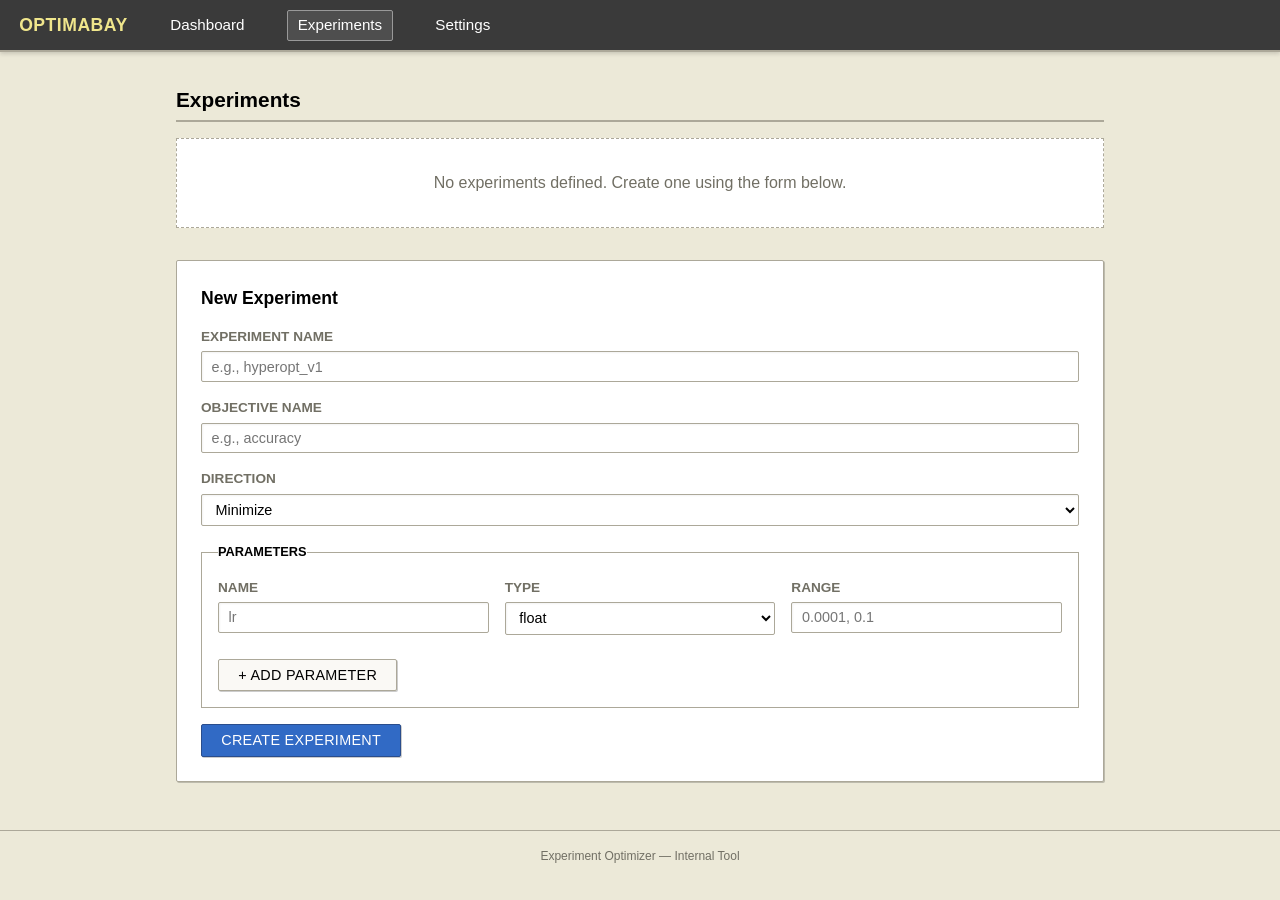
==== webui/index.html @ 2abd74c7 "thinfs" ====
<!DOCTYPE html>
<html lang="en">
<head>
    <meta charset="UTF-8">
    <meta name="viewport" content="width=device-width, initial-scale=1.0">
    <title>Experiments - OptimaBay</title>
    <link rel="stylesheet" href="style.css">
</head>
<body>
    <nav>
        <span class="brand">OptimaBay</span>
        <a href="dashboard.html">Dashboard</a>
        <a href="index.html" class="active-tab">Experiments</a>
        <a href="settings.html">Settings</a>
    </nav>
    <main>
        <h2 class="section-title">Experiments</h2>
        <div class="experiments-list" id="experimentsList"></div>
        <section class="add-experiment">
            <h3>New Experiment</h3>
            <form id="experimentForm" onsubmit="return false;">
                <div class="form-group">
                    <label for="expName">Experiment Name</label>
                    <input type="text" id="expName" placeholder="e.g., hyperopt_v1" required>
                </div>
                <div class="form-group">
                    <label for="objectiveName">Objective Name</label>
                    <input type="text" id="objectiveName" placeholder="e.g., accuracy" required>
                </div>
                <div class="form-group">
                    <label for="direction">Direction</label>
                    <select id="direction" required>
                        <option value="minimize">Minimize</option>
                        <option value="maximize">Maximize</option>
                    </select>
                </div>
                <fieldset class="param-fieldset">
                    <legend>Parameters</legend>
                    <div id="paramsContainer">
                        <div class="form-row param-row">
                            <div class="form-group">
                                <label>Name</label>
                                <input type="text" placeholder="lr" class="param-name" required>
                            </div>
                            <div class="form-group">
                                <label>Type</label>
                                <select class="param-type" required>
                                    <option value="float">float</option>
                                    <option value="int">int</option>
                                    <option value="categorical">categorical</option>
                                </select>
                            </div>
                            <div class="form-group">
                                <label>Range</label>
                                <input type="text" placeholder="0.0001, 0.1" class="param-range" required>
                            </div>
                        </div>
                    </div>
                    <button type="button" class="btn add-param-btn" id="addParamButton">+ Add Parameter</button>
                </fieldset>
                <button type="submit" class="btn btn-primary" id="createExperimentButton">Create Experiment</button>
            </form>
        </section>
    </main>
    <footer>
        Experiment Optimizer &mdash; Internal Tool
    </footer>
    <script src="script.js"></script>
</body>
</html>
---- webui/style.css ----
:root {
    --bg: #ece9d8;
    --surface: #ffffff;
    --border: #aca899;
    --text: #000000;
    --muted: #716f64;
    --nav-bg: #3a3a3a;
    --nav-text: #ffffff;
    --accent: #316ac5;
    --danger: #b22222;
    --font: -apple-system, BlinkMacSystemFont, "Segoe UI", Roboto, Helvetica, Arial, sans-serif;
    --radius: 2px;
    --shadow: 1px 1px 0 rgba(0,0,0,0.2);
}
* {
    box-sizing: border-box;
    margin: 0;
    padding: 0;
}
body {
    font-family: var(--font);
    background: var(--bg);
    color: var(--text);
    line-height: 1.5;
    min-height: 100vh;
}
nav {
    background: var(--nav-bg);
    color: var(--nav-text);
    padding: 0.6rem 1.2rem;
    display: flex;
    align-items: center;
    gap: 2rem;
    border-bottom: 2px solid var(--border);
    box-shadow: 0 2px 4px rgba(0,0,0,0.15);
    font-size: 0.95rem;
}
nav .brand {
    font-weight: bold;
    font-size: 1.1rem;
    letter-spacing: 0.5px;
    text-transform: uppercase;
    color: #f0e68c;
}
nav a {
    color: var(--nav-text);
    text-decoration: none;
    padding: 0.2rem 0.6rem;
    border: 1px solid transparent;
    cursor: pointer;
    transition: background 0.15s ease, border-color 0.15s ease;
}
nav a:hover,
nav a.active-tab {
    background: rgba(255,255,255,0.1);
    border-color: #999;
    border-radius: var(--radius);
}
main {
    max-width: 960px;
    margin: 2rem auto;
    padding: 0 1rem;
}
.section-title {
    font-size: 1.3rem;
    font-weight: bold;
    margin-bottom: 1rem;
    padding-bottom: 0.25rem;
    border-bottom: 2px solid var(--border);
    color: var(--text);
}
.tab-content {
    display: none;
}
.tab-content.visible {
    display: block;
}
.experiments-list .empty-state {
    background: var(--surface);
    border: 1px dashed var(--border);
    padding: 2rem;
    text-align: center;
    color: var(--muted);
}
details.experiment-card {
    background: var(--surface);
    border: 1px solid var(--border);
    margin-bottom: 0.75rem;
    box-shadow: var(--shadow);
    border-radius: var(--radius);
    overflow: hidden;
}
details.experiment-card > summary {
    padding: 0.75rem 1rem;
    cursor: pointer;
    background: #faf9f5;
    border-bottom: 1px solid var(--border);
    font-weight: bold;
    font-size: 1rem;
    list-style: none;
    display: flex;
    align-items: center;
    justify-content: space-between;
}
details.experiment-card > summary::-webkit-details-marker {
    display: none;
}
details.experiment-card > summary::before {
    content: '\25B6';
    display: inline-block;
    width: 1.2rem;
    transition: transform 0.15s ease;
    color: var(--muted);
    font-size: 0.8rem;
}
details.experiment-card[open] > summary::before {
    transform: rotate(90deg);
}
details.experiment-card .experiment-body {
    padding: 1rem;
}
.experiment-body table {
    width: 100%;
    border-collapse: collapse;
    margin-bottom: 1rem;
}
.experiment-body th,
.experiment-body td {
    border: 1px solid var(--border);
    padding: 0.5rem 0.75rem;
    text-align: left;
    font-size: 0.9rem;
}
.experiment-body th {
    background: #f0f0ea;
    font-weight: 600;
    text-transform: uppercase;
    font-size: 0.8rem;
    letter-spacing: 0.4px;
}
.experiment-body .status-badge {
    display: inline-block;
    padding: 0.15rem 0.6rem;
    font-size: 0.8rem;
    border-radius: 10px;
    background: #e0e0d0;
    border: 1px solid var(--border);
    color: var(--text);
}
.add-experiment {
    background: var(--surface);
    border: 1px solid var(--border);
    box-shadow: var(--shadow);
    padding: 1.5rem;
    border-radius: var(--radius);
    margin-top: 2rem;
}
.add-experiment h3 {
    font-size: 1.1rem;
    margin-bottom: 1rem;
    color: var(--text);
}
.form-group {
    margin-bottom: 1rem;
}
.form-group label {
    display: block;
    font-weight: bold;
    font-size: 0.85rem;
    margin-bottom: 0.25rem;
    text-transform: uppercase;
    color: var(--muted);
}
.form-group input,
.form-group select,
.form-group textarea {
    width: 100%;
    padding: 0.4rem 0.6rem;
    font-family: var(--font);
    font-size: 0.9rem;
    border: 1px solid var(--border);
    background: #fff;
    box-shadow: inset 1px 1px 2px rgba(0,0,0,0.05);
    border-radius: var(--radius);
}
.form-row {
    display: flex;
    gap: 1rem;
    flex-wrap: wrap;
}
.form-row .form-group {
    flex: 1 1 200px;
}
.param-fieldset {
    border: 1px solid var(--border);
    padding: 1rem;
    margin-bottom: 1rem;
}
.param-fieldset legend {
    font-weight: bold;
    text-transform: uppercase;
    font-size: 0.8rem;
}
.btn {
    font-family: var(--font);
    font-size: 0.9rem;
    padding: 0.45rem 1.2rem;
    border: 1px solid var(--border);
    background: #faf9f5;
    box-shadow: var(--shadow);
    cursor: pointer;
    border-radius: var(--radius);
    text-transform: uppercase;
    letter-spacing: 0.3px;
    transition: background 0.15s ease, border-color 0.15s ease;
}
.btn:hover {
    background: #e8e4d8;
    border-color: #888;
}
.btn-primary {
    background: var(--accent);
    color: white;
    border-color: #2a4d8c;
}
.btn-primary:hover {
    background: #2a4d8c;
}
.btn-danger {
    background: var(--danger);
    color: white;
    border-color: #8b1a1a;
    padding: 0.25rem 0.7rem;
    font-size: 0.75rem;
    margin-left: 0.5rem;
}
.btn-danger:hover {
    background: #8b1a1a;
}
.add-param-btn {
    margin-top: 0.5rem;
}
.settings-panel {
    background: var(--surface);
    border: 1px solid var(--border);
    box-shadow: var(--shadow);
    padding: 1.5rem;
    border-radius: var(--radius);
    max-width: 500px;
}
.stats-grid {
    display: flex;
    gap: 2rem;
    flex-wrap: wrap;
}
.stat-card {
    background: var(--surface);
    border: 1px solid var(--border);
    box-shadow: var(--shadow);
    padding: 1.5rem;
    flex: 1 1 200px;
    text-align: center;
    border-radius: var(--radius);
}
.stat-card .stat-value {
    font-size: 2rem;
    font-weight: bold;
    color: var(--accent);
}
.stat-card .stat-label {
    font-size: 0.8rem;
    text-transform: uppercase;
    color: var(--muted);
    margin-top: 0.3rem;
}
footer {
    text-align: center;
    margin-top: 3rem;
    padding: 1rem;
    color: var(--muted);
    font-size: 0.75rem;
    border-top: 1px solid var(--border);
}
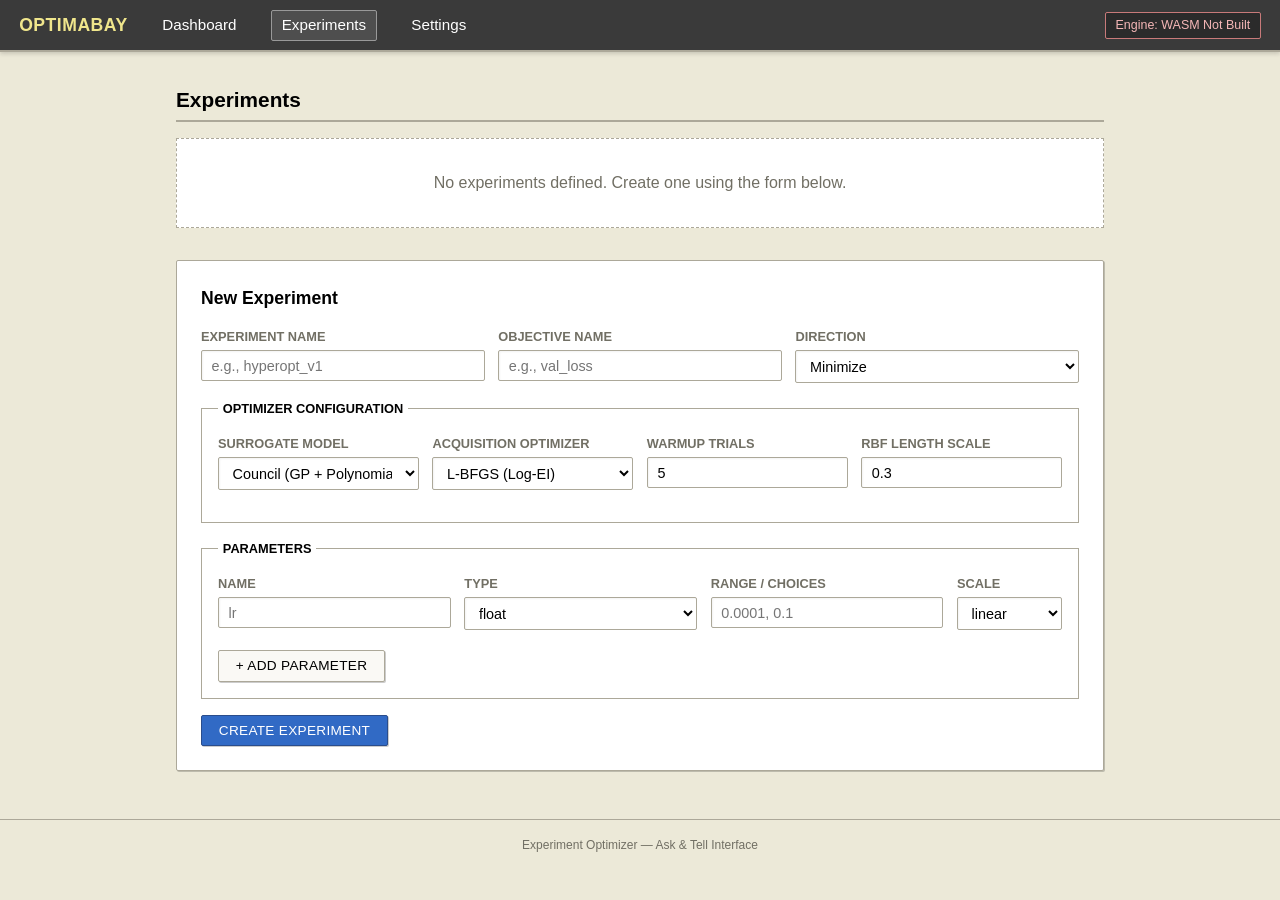
==== commit 9c6e1084: "abcdefghijklmnop" ====
--- a/webui/index.html
+++ b/webui/index.html
@@ -12,6 +12,7 @@
         <a href="dashboard.html">Dashboard</a>
         <a href="index.html" class="active-tab">Experiments</a>
         <a href="settings.html">Settings</a>
+        <span class="engine-badge" id="engineStatusBadge">Engine: Initializing...</span>
     </nav>
     <main>
         <h2 class="section-title">Experiments</h2>
@@ -19,43 +20,55 @@
         <section class="add-experiment">
             <h3>New Experiment</h3>
             <form id="experimentForm" onsubmit="return false;">
-                <div class="form-group">
-                    <label for="expName">Experiment Name</label>
-                    <input type="text" id="expName" placeholder="e.g., hyperopt_v1" required>
-                </div>
-                <div class="form-group">
-                    <label for="objectiveName">Objective Name</label>
-                    <input type="text" id="objectiveName" placeholder="e.g., accuracy" required>
-                </div>
-                <div class="form-group">
-                    <label for="direction">Direction</label>
-                    <select id="direction" required>
-                        <option value="minimize">Minimize</option>
-                        <option value="maximize">Maximize</option>
-                    </select>
+                <div class="form-row">
+                    <div class="form-group">
+                        <label for="expName">Experiment Name</label>
+                        <input type="text" id="expName" placeholder="e.g., hyperopt_v1" required>
+                    </div>
+                    <div class="form-group">
+                        <label for="objectiveName">Objective Name</label>
+                        <input type="text" id="objectiveName" placeholder="e.g., val_loss" required>
+                    </div>
+                    <div class="form-group">
+                        <label for="direction">Direction</label>
+                        <select id="direction" required>
+                            <option value="minimize">Minimize</option>
+                            <option value="maximize">Maximize</option>
+                        </select>
+                    </div>
                 </div>
                 <fieldset class="param-fieldset">
-                    <legend>Parameters</legend>
-                    <div id="paramsContainer">
-                        <div class="form-row param-row">
-                            <div class="form-group">
-                                <label>Name</label>
-                                <input type="text" placeholder="lr" class="param-name" required>
-                            </div>
-                            <div class="form-group">
-                                <label>Type</label>
-                                <select class="param-type" required>
-                                    <option value="float">float</option>
-                                    <option value="int">int</option>
-                                    <option value="categorical">categorical</option>
-                                </select>
-                            </div>
-                            <div class="form-group">
-                                <label>Range</label>
-                                <input type="text" placeholder="0.0001, 0.1" class="param-range" required>
-                            </div>
+                    <legend>Optimizer Configuration</legend>
+                    <div class="form-row">
+                        <div class="form-group">
+                            <label for="surrogateType">Surrogate Model</label>
+                            <select id="surrogateType">
+                                <option value="council">Council (GP + Polynomial)</option>
+                                <option value="gaussian_process">Gaussian Process (RBF)</option>
+                                <option value="polynomial">Piecewise Polynomial</option>
+                            </select>
+                        </div>
+                        <div class="form-group">
+                            <label for="acquisitionType">Acquisition Optimizer</label>
+                            <select id="acquisitionType">
+                                <option value="lbfgs">L-BFGS (Log-EI)</option>
+                                <option value="perihelion">Perihelion (Halley Log-EI)</option>
+                                <option value="random">Random Search (Log-EI)</option>
+                            </select>
+                        </div>
+                        <div class="form-group">
+                            <label for="warmupTrials">Warmup Trials</label>
+                            <input type="number" id="warmupTrials" min="1" max="50" value="5">
+                        </div>
+                        <div class="form-group">
+                            <label for="rbfLengthScale">RBF Length Scale</label>
+                            <input type="number" id="rbfLengthScale" min="0.01" max="5" step="0.05" value="0.3">
                         </div>
                     </div>
+                </fieldset>
+                <fieldset class="param-fieldset">
+                    <legend>Parameters</legend>
+                    <div id="paramsContainer"></div>
                     <button type="button" class="btn add-param-btn" id="addParamButton">+ Add Parameter</button>
                 </fieldset>
                 <button type="submit" class="btn btn-primary" id="createExperimentButton">Create Experiment</button>
@@ -63,8 +76,9 @@
         </section>
     </main>
     <footer>
-        Experiment Optimizer &mdash; Internal Tool
+        Experiment Optimizer &mdash; Ask &amp; Tell Interface
     </footer>
+    <script src="engine.js"></script>
     <script src="script.js"></script>
 </body>
 </html>
--- a/webui/style.css
+++ b/webui/style.css
@@ -30,7 +30,8 @@
     padding: 0.6rem 1.2rem;
     display: flex;
     align-items: center;
-    gap: 2rem;
+    gap: 1.5rem;
+    flex-wrap: wrap;
     border-bottom: 2px solid var(--border);
     box-shadow: 0 2px 4px rgba(0,0,0,0.15);
     font-size: 0.95rem;
@@ -56,6 +57,23 @@
     border-color: #999;
     border-radius: var(--radius);
 }
+.engine-badge {
+    margin-left: auto;
+    font-size: 0.78rem;
+    padding: 0.2rem 0.6rem;
+    border-radius: var(--radius);
+    border: 1px solid #777;
+    background: #2b2b2b;
+    color: #e6e6e6;
+}
+.engine-badge.engine-wasm {
+    border-color: #5ca868;
+    color: #b7f5c1;
+}
+.engine-badge.engine-missing {
+    border-color: #c87a7a;
+    color: #f5b7b7;
+}
 main {
     max-width: 960px;
     margin: 2rem auto;
@@ -69,13 +87,8 @@
     border-bottom: 2px solid var(--border);
     color: var(--text);
 }
-.tab-content {
-    display: none;
-}
-.tab-content.visible {
-    display: block;
-}
-.experiments-list .empty-state {
+.experiments-list .empty-state,
+.dashboard-overview .empty-state {
     background: var(--surface);
     border: 1px dashed var(--border);
     padding: 2rem;
@@ -85,7 +98,7 @@
 details.experiment-card {
     background: var(--surface);
     border: 1px solid var(--border);
-    margin-bottom: 0.75rem;
+    margin-bottom: 0.9rem;
     box-shadow: var(--shadow);
     border-radius: var(--radius);
     overflow: hidden;
@@ -101,52 +114,160 @@
     display: flex;
     align-items: center;
     justify-content: space-between;
+    gap: 1rem;
 }
 details.experiment-card > summary::-webkit-details-marker {
     display: none;
 }
-details.experiment-card > summary::before {
+.summary-left {
+    display: flex;
+    align-items: center;
+    gap: 0.75rem;
+    flex-wrap: wrap;
+}
+.summary-left::before {
     content: '\25B6';
     display: inline-block;
-    width: 1.2rem;
+    width: 1rem;
     transition: transform 0.15s ease;
     color: var(--muted);
     font-size: 0.8rem;
 }
-details.experiment-card[open] > summary::before {
+details.experiment-card[open] .summary-left::before {
     transform: rotate(90deg);
+}
+.summary-meta {
+    font-weight: normal;
+    font-size: 0.82rem;
+    color: var(--muted);
 }
 details.experiment-card .experiment-body {
     padding: 1rem;
 }
-.experiment-body table {
+.experiment-controls-bar {
+    display: flex;
+    justify-content: space-between;
+    align-items: center;
+    flex-wrap: wrap;
+    gap: 0.75rem;
+    margin-bottom: 0.9rem;
+}
+.inline-controls {
+    display: flex;
+    gap: 0.5rem;
+    flex-wrap: wrap;
+}
+.compact-select {
+    font-family: var(--font);
+    font-size: 0.8rem;
+    padding: 0.25rem 0.45rem;
+    border: 1px solid var(--border);
+    background: #faf9f5;
+    border-radius: var(--radius);
+}
+.experiment-body table,
+.trials-table {
     width: 100%;
     border-collapse: collapse;
     margin-bottom: 1rem;
 }
 .experiment-body th,
-.experiment-body td {
-    border: 1px solid var(--border);
-    padding: 0.5rem 0.75rem;
+.experiment-body td,
+.trials-table th,
+.trials-table td {
+    border: 1px solid var(--border);
+    padding: 0.45rem 0.65rem;
     text-align: left;
-    font-size: 0.9rem;
-}
-.experiment-body th {
+    font-size: 0.88rem;
+}
+.experiment-body th,
+.trials-table th {
     background: #f0f0ea;
     font-weight: 600;
     text-transform: uppercase;
-    font-size: 0.8rem;
+    font-size: 0.78rem;
     letter-spacing: 0.4px;
 }
-.experiment-body .status-badge {
+.status-badge {
     display: inline-block;
     padding: 0.15rem 0.6rem;
-    font-size: 0.8rem;
+    font-size: 0.78rem;
     border-radius: 10px;
     background: #e0e0d0;
     border: 1px solid var(--border);
     color: var(--text);
 }
+.status-badge.status-running {
+    background: #dce8fb;
+    border-color: var(--accent);
+}
+.status-badge.status-completed {
+    background: #dff0dc;
+    border-color: #5b9a54;
+}
+.best-banner {
+    background: #eef4fd;
+    border: 1px solid #9ab6e4;
+    padding: 0.6rem 0.9rem;
+    margin-bottom: 1rem;
+    font-size: 0.9rem;
+    border-radius: var(--radius);
+}
+.best-trial-row {
+    background: #f3f7fe;
+}
+.ask-tell-panel {
+    background: #faf9f5;
+    border: 1px solid var(--border);
+    padding: 1rem;
+    margin-bottom: 1rem;
+    border-radius: var(--radius);
+}
+.ask-tell-header {
+    display: flex;
+    justify-content: space-between;
+    align-items: center;
+    flex-wrap: wrap;
+    gap: 0.75rem;
+    margin-bottom: 0.65rem;
+}
+.ask-tell-header h4 {
+    font-size: 0.95rem;
+    text-transform: uppercase;
+    letter-spacing: 0.4px;
+}
+.prediction-banner {
+    font-size: 0.85rem;
+    color: var(--muted);
+    background: #ffffff;
+    border: 1px solid #dcd8c8;
+    padding: 0.45rem 0.7rem;
+    margin-bottom: 0.85rem;
+    border-radius: var(--radius);
+}
+.tell-actions {
+    display: flex;
+    justify-content: flex-end;
+    gap: 0.5rem;
+}
+.chart-container {
+    background: #ffffff;
+    border: 1px solid var(--border);
+    padding: 0.5rem;
+    margin-bottom: 1rem;
+    border-radius: var(--radius);
+}
+.convergence-canvas {
+    width: 100%;
+    height: auto;
+    display: block;
+}
+.experiment-footer-actions {
+    display: flex;
+    justify-content: flex-end;
+    gap: 0.5rem;
+    margin-top: 0.5rem;
+}
 .add-experiment {
     background: var(--surface);
     border: 1px solid var(--border);
@@ -166,7 +287,7 @@
 .form-group label {
     display: block;
     font-weight: bold;
-    font-size: 0.85rem;
+    font-size: 0.8rem;
     margin-bottom: 0.25rem;
     text-transform: uppercase;
     color: var(--muted);
@@ -185,11 +306,15 @@
 }
 .form-row {
     display: flex;
-    gap: 1rem;
+    gap: 0.85rem;
     flex-wrap: wrap;
 }
 .form-row .form-group {
-    flex: 1 1 200px;
+    flex: 1 1 170px;
+}
+.form-row .param-scale-group,
+.form-row .param-remove-group {
+    flex: 0 0 105px;
 }
 .param-fieldset {
     border: 1px solid var(--border);
@@ -200,11 +325,12 @@
     font-weight: bold;
     text-transform: uppercase;
     font-size: 0.8rem;
+    padding: 0 0.3rem;
 }
 .btn {
     font-family: var(--font);
-    font-size: 0.9rem;
-    padding: 0.45rem 1.2rem;
+    font-size: 0.85rem;
+    padding: 0.45rem 1.05rem;
     border: 1px solid var(--border);
     background: #faf9f5;
     box-shadow: var(--shadow);
@@ -230,15 +356,14 @@
     background: var(--danger);
     color: white;
     border-color: #8b1a1a;
-    padding: 0.25rem 0.7rem;
+    padding: 0.3rem 0.7rem;
     font-size: 0.75rem;
-    margin-left: 0.5rem;
 }
 .btn-danger:hover {
     background: #8b1a1a;
 }
 .add-param-btn {
-    margin-top: 0.5rem;
+    margin-top: 0.25rem;
 }
 .settings-panel {
     background: var(--surface);
@@ -246,19 +371,38 @@
     box-shadow: var(--shadow);
     padding: 1.5rem;
     border-radius: var(--radius);
-    max-width: 500px;
+    max-width: 560px;
+    margin-bottom: 1.5rem;
+}
+.wasm-info-panel h3 {
+    font-size: 1rem;
+    margin-bottom: 0.5rem;
+}
+.muted-note {
+    font-size: 0.88rem;
+    color: var(--muted);
+    margin-bottom: 0.65rem;
+}
+.code-snippet {
+    background: #f4f2ea;
+    border: 1px solid var(--border);
+    padding: 0.6rem 0.8rem;
+    font-family: monospace;
+    font-size: 0.88rem;
+    border-radius: var(--radius);
 }
 .stats-grid {
     display: flex;
-    gap: 2rem;
-    flex-wrap: wrap;
+    gap: 1.25rem;
+    flex-wrap: wrap;
+    margin-bottom: 1.5rem;
 }
 .stat-card {
     background: var(--surface);
     border: 1px solid var(--border);
     box-shadow: var(--shadow);
-    padding: 1.5rem;
-    flex: 1 1 200px;
+    padding: 1.25rem;
+    flex: 1 1 160px;
     text-align: center;
     border-radius: var(--radius);
 }
@@ -268,10 +412,21 @@
     color: var(--accent);
 }
 .stat-card .stat-label {
-    font-size: 0.8rem;
+    font-size: 0.78rem;
     text-transform: uppercase;
     color: var(--muted);
     margin-top: 0.3rem;
+}
+.overview-heading {
+    font-size: 1.05rem;
+    margin-bottom: 0.6rem;
+}
+.overview-card {
+    background: var(--surface);
+    border: 1px solid var(--border);
+    box-shadow: var(--shadow);
+    padding: 1rem;
+    border-radius: var(--radius);
 }
 footer {
     text-align: center;
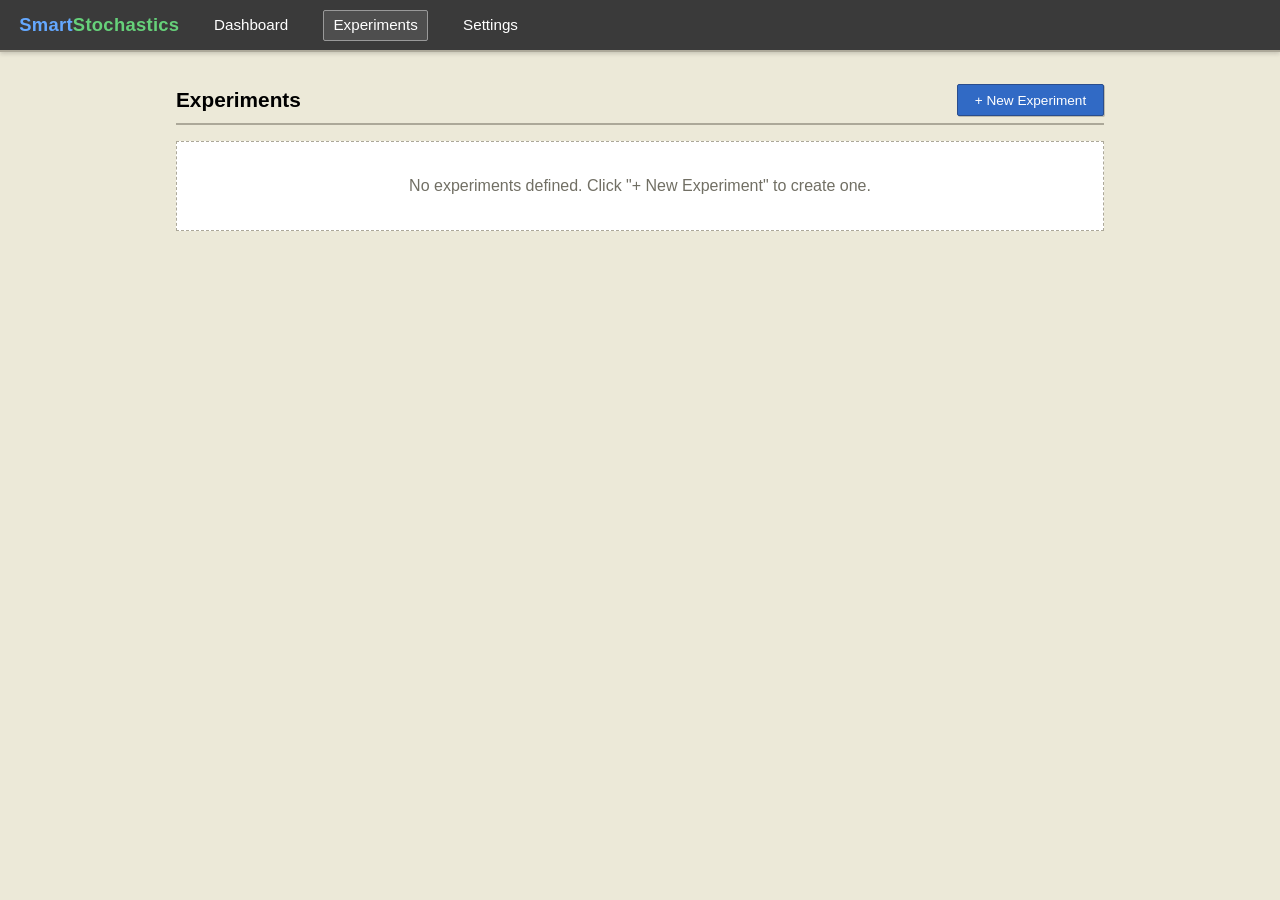
==== commit 2577f00d: "." ====
--- a/webui/index.html
+++ b/webui/index.html
@@ -3,81 +3,170 @@
 <head>
     <meta charset="UTF-8">
     <meta name="viewport" content="width=device-width, initial-scale=1.0">
-    <title>Experiments - OptimaBay</title>
+    <title>Experiments - SmartStochastics</title>
     <link rel="stylesheet" href="style.css">
 </head>
 <body>
     <nav>
-        <span class="brand">OptimaBay</span>
+        <span class="brand"><span class="brand-smart">Smart</span><span class="brand-stochastics">Stochastics</span></span>
         <a href="dashboard.html">Dashboard</a>
-        <a href="index.html" class="active-tab">Experiments</a>
+        <a href="index.html" class="active-tab" id="navExperimentsLink">Experiments</a>
         <a href="settings.html">Settings</a>
-        <span class="engine-badge" id="engineStatusBadge">Engine: Initializing...</span>
     </nav>
     <main>
-        <h2 class="section-title">Experiments</h2>
-        <div class="experiments-list" id="experimentsList"></div>
-        <section class="add-experiment">
-            <h3>New Experiment</h3>
-            <form id="experimentForm" onsubmit="return false;">
-                <div class="form-row">
-                    <div class="form-group">
-                        <label for="expName">Experiment Name</label>
-                        <input type="text" id="expName" placeholder="e.g., hyperopt_v1" required>
-                    </div>
-                    <div class="form-group">
-                        <label for="objectiveName">Objective Name</label>
-                        <input type="text" id="objectiveName" placeholder="e.g., val_loss" required>
-                    </div>
-                    <div class="form-group">
-                        <label for="direction">Direction</label>
-                        <select id="direction" required>
-                            <option value="minimize">Minimize</option>
-                            <option value="maximize">Maximize</option>
-                        </select>
-                    </div>
-                </div>
-                <fieldset class="param-fieldset">
-                    <legend>Optimizer Configuration</legend>
+        <section id="experimentsMenuView">
+            <div class="page-header-row">
+                <h2 class="section-title">Experiments</h2>
+                <button type="button" class="btn btn-primary" id="openNewExperimentMenuButton">+ New Experiment</button>
+            </div>
+            <div class="experiments-list" id="experimentsList"></div>
+        </section>
+        <section id="activeExperimentView" hidden>
+            <div class="active-experiment-panel" id="activeExperimentPanel"></div>
+        </section>
+    </main>
+    <div class="menu-overlay" id="newExperimentMenu" hidden>
+        <div class="menu-dialog" role="dialog" aria-modal="true" aria-labelledby="newExperimentMenuTitle">
+            <div class="menu-dialog-header">
+                <h3 id="newExperimentMenuTitle">New Experiment Input Data</h3>
+                <button type="button" class="btn close-x-btn" id="closeNewExperimentMenuButton" aria-label="Close">X</button>
+            </div>
+            <div class="menu-dialog-body">
+                <form id="experimentForm" onsubmit="return false;">
                     <div class="form-row">
                         <div class="form-group">
-                            <label for="surrogateType">Surrogate Model</label>
-                            <select id="surrogateType">
-                                <option value="council">Council (GP + Polynomial)</option>
-                                <option value="gaussian_process">Gaussian Process (RBF)</option>
-                                <option value="polynomial">Piecewise Polynomial</option>
+                            <label for="expName">Experiment Name</label>
+                            <input type="text" id="expName" placeholder="e.g., hyperopt_v1" required>
+                        </div>
+                        <div class="form-group">
+                            <label for="objectiveName">Objective Name</label>
+                            <input type="text" id="objectiveName" placeholder="e.g., val_loss" required>
+                        </div>
+                        <div class="form-group">
+                            <label for="direction">Direction</label>
+                            <select id="direction" required>
+                                <option value="minimize">Minimize</option>
+                                <option value="maximize">Maximize</option>
+                            </select>
+                        </div>
+                    </div>
+                    <fieldset class="param-fieldset">
+                        <legend>Optimizer Configuration</legend>
+                        <div class="form-row">
+                            <div class="form-group">
+                                <label for="acquisitionType">Acquisition Optimizer</label>
+                                <select id="acquisitionType">
+                                    <option value="lbfgs">L-BFGS (Log-EI)</option>
+                                    <option value="perihelion">Perihelion (Halley Log-EI)</option>
+                                    <option value="random">Random Search (Log-EI)</option>
+                                </select>
+                            </div>
+                            <div class="form-group">
+                                <label for="warmupTrials">Warmup Trials</label>
+                                <input type="number" id="warmupTrials" min="1" max="50" value="5">
+                            </div>
+                            <div class="form-group">
+                                <label for="rbfLengthScale">Kernel Length Scale</label>
+                                <input type="number" id="rbfLengthScale" min="0.01" max="5" step="0.05" value="0.3">
+                            </div>
+                            <div class="form-group">
+                                <label for="polyPoints">Poly Points</label>
+                                <input type="number" id="polyPoints" min="4" max="100" value="15">
+                            </div>
+                        </div>
+                        <div class="form-group">
+                            <label>Surrogates in Council (select one or more)</label>
+                            <div id="newSurrogatesContainer" class="surrogate-checkbox-grid"></div>
+                        </div>
+                    </fieldset>
+                    <fieldset class="param-fieldset">
+                        <legend>Parameters</legend>
+                        <div id="paramsContainer"></div>
+                        <button type="button" class="btn add-param-btn" id="addParamButton">+ Add Parameter</button>
+                    </fieldset>
+                    <div class="menu-dialog-actions">
+                        <button type="button" class="btn" id="cancelNewExperimentButton">Cancel</button>
+                        <button type="submit" class="btn btn-primary" id="createExperimentButton">Create Experiment</button>
+                    </div>
+                </form>
+            </div>
+        </div>
+    </div>
+    <div class="menu-overlay" id="editExperimentMenu" hidden>
+        <div class="menu-dialog" role="dialog" aria-modal="true" aria-labelledby="editExperimentMenuTitle">
+            <div class="menu-dialog-header">
+                <h3 id="editExperimentMenuTitle">Input Data &amp; Setup</h3>
+                <button type="button" class="btn close-x-btn" id="closeEditExperimentMenuButton" aria-label="Close">X</button>
+            </div>
+            <div class="menu-dialog-body">
+                <form id="editExperimentForm" onsubmit="return false;">
+                    <div class="form-row">
+                        <div class="form-group">
+                            <label for="editExpName">Experiment Name</label>
+                            <input type="text" id="editExpName" required>
+                        </div>
+                        <div class="form-group">
+                            <label for="editObjectiveName">Objective Name</label>
+                            <input type="text" id="editObjectiveName" required>
+                        </div>
+                        <div class="form-group">
+                            <label for="editDirection">Direction</label>
+                            <select id="editDirection" required>
+                                <option value="minimize">Minimize</option>
+                                <option value="maximize">Maximize</option>
                             </select>
                         </div>
                         <div class="form-group">
-                            <label for="acquisitionType">Acquisition Optimizer</label>
-                            <select id="acquisitionType">
-                                <option value="lbfgs">L-BFGS (Log-EI)</option>
-                                <option value="perihelion">Perihelion (Halley Log-EI)</option>
-                                <option value="random">Random Search (Log-EI)</option>
+                            <label for="editStatus">Status</label>
+                            <select id="editStatus">
+                                <option value="idle">Idle</option>
+                                <option value="running">Running</option>
+                                <option value="completed">Completed</option>
                             </select>
                         </div>
-                        <div class="form-group">
-                            <label for="warmupTrials">Warmup Trials</label>
-                            <input type="number" id="warmupTrials" min="1" max="50" value="5">
+                    </div>
+                    <fieldset class="param-fieldset">
+                        <legend>Optimizer Configuration</legend>
+                        <div class="form-row">
+                            <div class="form-group">
+                                <label for="editAcquisitionType">Acquisition Optimizer</label>
+                                <select id="editAcquisitionType">
+                                    <option value="lbfgs">L-BFGS (Log-EI)</option>
+                                    <option value="perihelion">Perihelion (Halley Log-EI)</option>
+                                    <option value="random">Random Search (Log-EI)</option>
+                                </select>
+                            </div>
+                            <div class="form-group">
+                                <label for="editWarmupTrials">Warmup Trials</label>
+                                <input type="number" id="editWarmupTrials" min="1" max="50" value="5">
+                            </div>
+                            <div class="form-group">
+                                <label for="editRbfLengthScale">Kernel Length Scale</label>
+                                <input type="number" id="editRbfLengthScale" min="0.01" max="5" step="0.05" value="0.3">
+                            </div>
+                            <div class="form-group">
+                                <label for="editPolyPoints">Poly Points</label>
+                                <input type="number" id="editPolyPoints" min="4" max="100" value="15">
+                            </div>
                         </div>
                         <div class="form-group">
-                            <label for="rbfLengthScale">RBF Length Scale</label>
-                            <input type="number" id="rbfLengthScale" min="0.01" max="5" step="0.05" value="0.3">
+                            <label>Surrogates in Council (select one or more)</label>
+                            <div id="editSurrogatesContainer" class="surrogate-checkbox-grid"></div>
                         </div>
+                    </fieldset>
+                    <fieldset class="param-fieldset">
+                        <legend>Parameters</legend>
+                        <div id="editParamsContainer"></div>
+                        <button type="button" class="btn add-param-btn" id="addEditParamButton">+ Add Parameter</button>
+                    </fieldset>
+                    <div class="menu-dialog-actions">
+                        <button type="button" class="btn" id="cancelEditExperimentButton">Cancel</button>
+                        <button type="submit" class="btn btn-primary" id="saveExperimentInputsButton">Save Changes</button>
                     </div>
-                </fieldset>
-                <fieldset class="param-fieldset">
-                    <legend>Parameters</legend>
-                    <div id="paramsContainer"></div>
-                    <button type="button" class="btn add-param-btn" id="addParamButton">+ Add Parameter</button>
-                </fieldset>
-                <button type="submit" class="btn btn-primary" id="createExperimentButton">Create Experiment</button>
-            </form>
-        </section>
-    </main>
-    <footer>
-        Experiment Optimizer &mdash; Ask &amp; Tell Interface
-    </footer>
+                </form>
+            </div>
+        </div>
+    </div>
     <script src="engine.js"></script>
     <script src="script.js"></script>
 </body>
--- a/webui/style.css
+++ b/webui/style.css
@@ -38,10 +38,14 @@
 }
 nav .brand {
     font-weight: bold;
-    font-size: 1.1rem;
-    letter-spacing: 0.5px;
-    text-transform: uppercase;
-    color: #f0e68c;
+    font-size: 1.15rem;
+    letter-spacing: 0.3px;
+}
+.brand-smart {
+    color: #64a8ff;
+}
+.brand-stochastics {
+    color: #66d17a;
 }
 nav a {
     color: var(--nav-text);
@@ -57,23 +61,6 @@
     border-color: #999;
     border-radius: var(--radius);
 }
-.engine-badge {
-    margin-left: auto;
-    font-size: 0.78rem;
-    padding: 0.2rem 0.6rem;
-    border-radius: var(--radius);
-    border: 1px solid #777;
-    background: #2b2b2b;
-    color: #e6e6e6;
-}
-.engine-badge.engine-wasm {
-    border-color: #5ca868;
-    color: #b7f5c1;
-}
-.engine-badge.engine-missing {
-    border-color: #c87a7a;
-    color: #f5b7b7;
-}
 main {
     max-width: 960px;
     margin: 2rem auto;
@@ -184,9 +171,7 @@
 .trials-table th {
     background: #f0f0ea;
     font-weight: 600;
-    text-transform: uppercase;
-    font-size: 0.78rem;
-    letter-spacing: 0.4px;
+    font-size: 0.82rem;
 }
 .status-badge {
     display: inline-block;
@@ -232,9 +217,7 @@
     margin-bottom: 0.65rem;
 }
 .ask-tell-header h4 {
-    font-size: 0.95rem;
-    text-transform: uppercase;
-    letter-spacing: 0.4px;
+    font-size: 0.98rem;
 }
 .prediction-banner {
     font-size: 0.85rem;
@@ -287,9 +270,8 @@
 .form-group label {
     display: block;
     font-weight: bold;
-    font-size: 0.8rem;
+    font-size: 0.82rem;
     margin-bottom: 0.25rem;
-    text-transform: uppercase;
     color: var(--muted);
 }
 .form-group input,
@@ -323,8 +305,7 @@
 }
 .param-fieldset legend {
     font-weight: bold;
-    text-transform: uppercase;
-    font-size: 0.8rem;
+    font-size: 0.85rem;
     padding: 0 0.3rem;
 }
 .btn {
@@ -336,8 +317,6 @@
     box-shadow: var(--shadow);
     cursor: pointer;
     border-radius: var(--radius);
-    text-transform: uppercase;
-    letter-spacing: 0.3px;
     transition: background 0.15s ease, border-color 0.15s ease;
 }
 .btn:hover {
@@ -374,23 +353,7 @@
     max-width: 560px;
     margin-bottom: 1.5rem;
 }
-.wasm-info-panel h3 {
-    font-size: 1rem;
-    margin-bottom: 0.5rem;
-}
-.muted-note {
-    font-size: 0.88rem;
-    color: var(--muted);
-    margin-bottom: 0.65rem;
-}
-.code-snippet {
-    background: #f4f2ea;
-    border: 1px solid var(--border);
-    padding: 0.6rem 0.8rem;
-    font-family: monospace;
-    font-size: 0.88rem;
-    border-radius: var(--radius);
-}
+
 .stats-grid {
     display: flex;
     gap: 1.25rem;
@@ -412,8 +375,7 @@
     color: var(--accent);
 }
 .stat-card .stat-label {
-    font-size: 0.78rem;
-    text-transform: uppercase;
+    font-size: 0.82rem;
     color: var(--muted);
     margin-top: 0.3rem;
 }
@@ -428,11 +390,270 @@
     padding: 1rem;
     border-radius: var(--radius);
 }
-footer {
+[hidden] {
+    display: none !important;
+}
+.page-header-row {
+    display: flex;
+    justify-content: space-between;
+    align-items: center;
+    gap: 1rem;
+    margin-bottom: 1rem;
+    padding-bottom: 0.45rem;
+    border-bottom: 2px solid var(--border);
+}
+.page-header-row .section-title {
+    margin-bottom: 0;
+    padding-bottom: 0;
+    border-bottom: none;
+}
+.experiment-summary-card {
+    background: var(--surface);
+    border: 1px solid var(--border);
+    box-shadow: var(--shadow);
+    border-radius: var(--radius);
+    padding: 0.85rem 1rem;
+    margin-bottom: 0.75rem;
+    display: flex;
+    justify-content: space-between;
+    align-items: center;
+    gap: 1rem;
+    cursor: pointer;
+    transition: background 0.15s ease, border-color 0.15s ease;
+}
+.experiment-summary-card:hover {
+    background: #faf9f5;
+    border-color: #777;
+}
+.experiment-summary-info {
+    display: flex;
+    flex-direction: column;
+    gap: 0.25rem;
+}
+.experiment-summary-title-row {
+    display: flex;
+    align-items: center;
+    gap: 0.65rem;
+    flex-wrap: wrap;
+}
+.experiment-summary-name {
+    font-weight: bold;
+    font-size: 1rem;
+}
+.experiment-summary-actions {
+    display: flex;
+    align-items: center;
+    gap: 0.5rem;
+    flex-shrink: 0;
+}
+.active-experiment-panel {
+    background: var(--surface);
+    border: 1px solid var(--border);
+    box-shadow: var(--shadow);
+    border-radius: var(--radius);
+    overflow: hidden;
+}
+.active-experiment-header {
+    display: flex;
+    justify-content: space-between;
+    align-items: center;
+    gap: 1rem;
+    flex-wrap: wrap;
+    padding: 0.85rem 1rem;
+    background: #faf9f5;
+    border-bottom: 1px solid var(--border);
+}
+.active-experiment-title-group {
+    display: flex;
+    align-items: center;
+    gap: 0.75rem;
+    flex-wrap: wrap;
+}
+.active-experiment-title-group h2 {
+    font-size: 1.15rem;
+    margin: 0;
+}
+.active-experiment-header-actions {
+    display: flex;
+    align-items: center;
+    gap: 0.5rem;
+}
+.active-experiment-panel .experiment-body {
+    padding: 1rem;
+}
+.close-x-btn {
+    font-weight: bold;
+    padding: 0.35rem 0.7rem;
+    min-width: 2rem;
     text-align: center;
-    margin-top: 3rem;
+}
+.menu-overlay {
+    position: fixed;
+    inset: 0;
+    background: rgba(0, 0, 0, 0.45);
+    display: flex;
+    align-items: center;
+    justify-content: center;
     padding: 1rem;
-    color: var(--muted);
+    z-index: 1000;
+}
+.menu-dialog {
+    background: var(--surface);
+    border: 1px solid var(--border);
+    box-shadow: 0 4px 16px rgba(0, 0, 0, 0.3);
+    border-radius: var(--radius);
+    width: 100%;
+    max-width: 780px;
+    max-height: 90vh;
+    display: flex;
+    flex-direction: column;
+    overflow: hidden;
+}
+.menu-dialog-header {
+    display: flex;
+    justify-content: space-between;
+    align-items: center;
+    padding: 0.8rem 1rem;
+    background: #faf9f5;
+    border-bottom: 1px solid var(--border);
+}
+.menu-dialog-header h3 {
+    font-size: 1.05rem;
+    margin: 0;
+}
+.menu-dialog-body {
+    padding: 1.25rem;
+    overflow-y: auto;
+}
+.menu-dialog-actions {
+    display: flex;
+    justify-content: flex-end;
+    gap: 0.5rem;
+    margin-top: 0.5rem;
+}
+.trial-row-actions {
+    display: flex;
+    gap: 0.4rem;
+    flex-wrap: wrap;
+}
+.btn-compact {
+    padding: 0.3rem 0.7rem;
     font-size: 0.75rem;
-    border-top: 1px solid var(--border);
+}
+.trial-edit-input {
+    width: 100%;
+    min-width: 75px;
+    padding: 0.25rem 0.4rem;
+    font-family: var(--font);
+    font-size: 0.85rem;
+    border: 1px solid var(--border);
+    background: #fff;
+    border-radius: var(--radius);
+}
+.table-link {
+    color: var(--accent);
+    font-weight: bold;
+    text-decoration: none;
+}
+.table-link:hover {
+    text-decoration: underline;
+}
+.btn:disabled {
+    opacity: 0.55;
+    cursor: not-allowed;
+}
+.compact-inline-label {
+    display: inline-flex;
+    align-items: center;
+    gap: 0.35rem;
+    font-size: 0.8rem;
+    color: var(--text);
+    background: #faf9f5;
+    border: 1px solid var(--border);
+    padding: 0.15rem 0.45rem;
+    border-radius: var(--radius);
+}
+.compact-input {
+    width: 68px;
+    padding: 0.15rem 0.35rem;
+    font-family: var(--font);
+    font-size: 0.8rem;
+    border: 1px solid var(--border);
+    background: #ffffff;
+    border-radius: var(--radius);
+}
+.graph-mode-panel {
+    display: flex;
+    flex-direction: column;
+    gap: 0.75rem;
+}
+.graph-controls-bar {
+    display: flex;
+    align-items: center;
+    flex-wrap: wrap;
+    gap: 0.9rem;
+    background: #faf9f5;
+    border: 1px solid var(--border);
+    padding: 0.7rem 0.9rem;
+    border-radius: var(--radius);
+}
+.graph-control-item {
+    display: inline-flex;
+    align-items: center;
+    gap: 0.45rem;
+}
+.graph-control-item label,
+.graph-checkbox-label {
+    font-size: 0.82rem;
+    font-weight: 600;
+    color: var(--muted);
+    display: inline-flex;
+    align-items: center;
+    gap: 0.35rem;
+}
+.surrogate-graph-canvas {
+    width: 100%;
+    height: auto;
+    display: block;
+    cursor: crosshair;
+}
+.surrogate-checkbox-grid {
+    display: flex;
+    flex-wrap: wrap;
+    gap: 0.45rem 0.85rem;
+    padding: 0.55rem 0.7rem;
+    background: #faf9f5;
+    border: 1px solid var(--border);
+    border-radius: var(--radius);
+}
+.surrogate-checkbox-item {
+    display: inline-flex !important;
+    align-items: center;
+    gap: 0.35rem;
+    font-weight: normal !important;
+    font-size: 0.84rem !important;
+    color: var(--text) !important;
+    margin-bottom: 0 !important;
+    cursor: pointer;
+    white-space: nowrap;
+}
+.surrogate-checkbox-item input[type="checkbox"] {
+    width: auto !important;
+    margin: 0;
+    box-shadow: none;
+}
+.custom-poly-degree-input {
+    width: 48px !important;
+    padding: 0.1rem 0.25rem !important;
+    font-size: 0.8rem !important;
+    text-align: center;
+}
+.inline-council-box {
+    margin-bottom: 0.9rem;
+}
+.inline-council-title {
+    font-size: 0.82rem;
+    font-weight: bold;
+    color: var(--muted);
+    margin-bottom: 0.35rem;
 }
